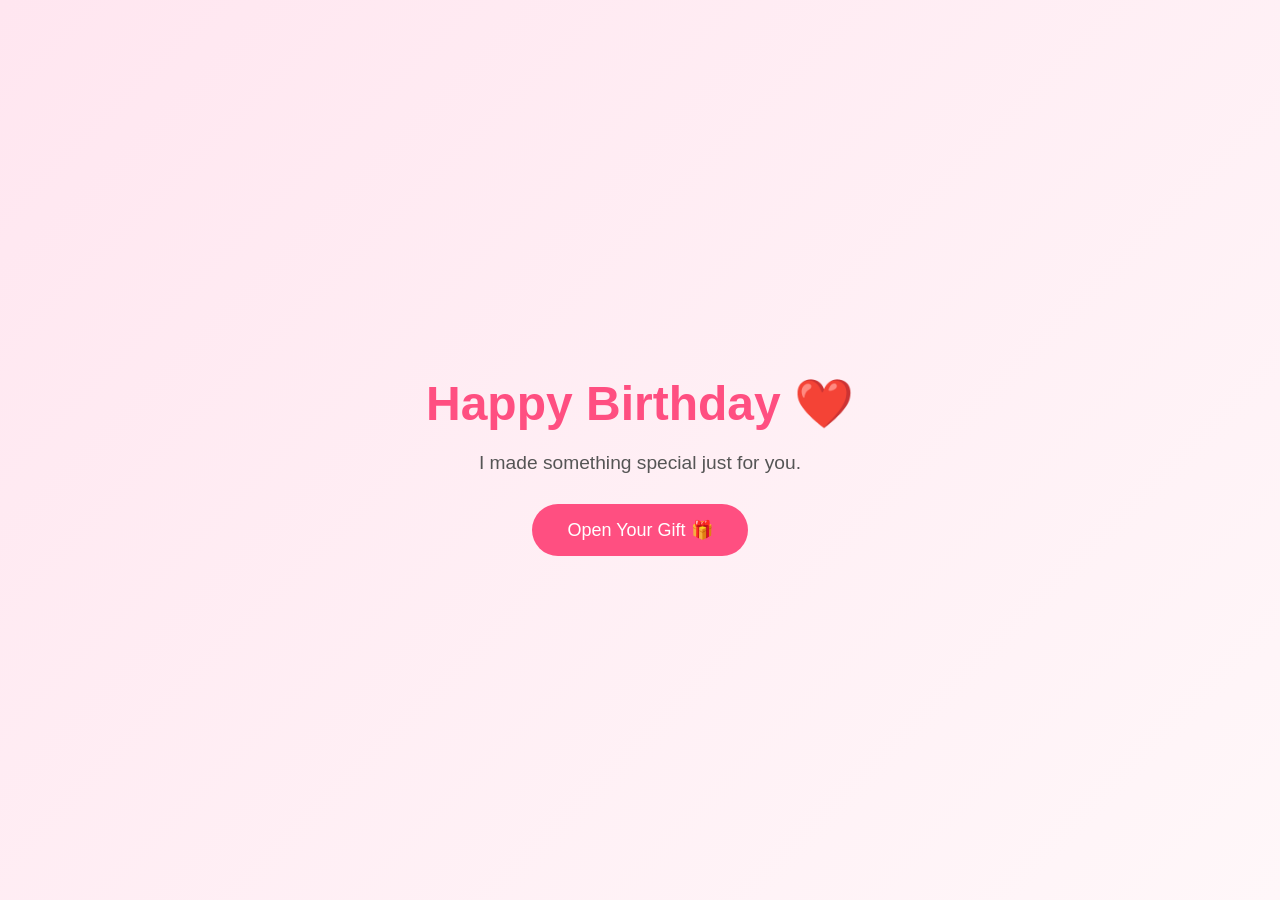
==== index.html @ f6a34822 "Create index.html" ====
<!DOCTYPE html>
<html lang="en">
<head>
<meta charset="UTF-8">
<meta name="viewport" content="width=device-width, initial-scale=1.0">

<title>Happy Birthday ❤️</title>

<style>
body{
margin:0;
padding:0;
height:100vh;
display:flex;
justify-content:center;
align-items:center;
background:linear-gradient(135deg,#ffe6f0,#fff7f9);
font-family:Arial,sans-serif;
overflow:hidden;
}

.container{
text-align:center;
animation:fadeIn 2s;
}

h1{
font-size:3rem;
color:#ff4f81;
margin-bottom:15px;
}

p{
font-size:1.2rem;
color:#555;
margin-bottom:30px;
}

button{
padding:15px 35px;
font-size:18px;
border:none;
border-radius:50px;
background:#ff4f81;
color:white;
cursor:pointer;
transition:0.3s;
}

button:hover{
transform:scale(1.08);
}

@keyframes fadeIn{
from{opacity:0;}
to{opacity:1;}
}
</style>

</head>

<body>

<div class="container">

<h1>Happy Birthday ❤️</h1>

<p>I made something special just for you.</p>

<button onclick="nextPage()">
Open Your Gift 🎁
</button>

</div>

<script>

function nextPage(){
alert("This is only the beginning... 💖");
}

</script>

</body>
</html>
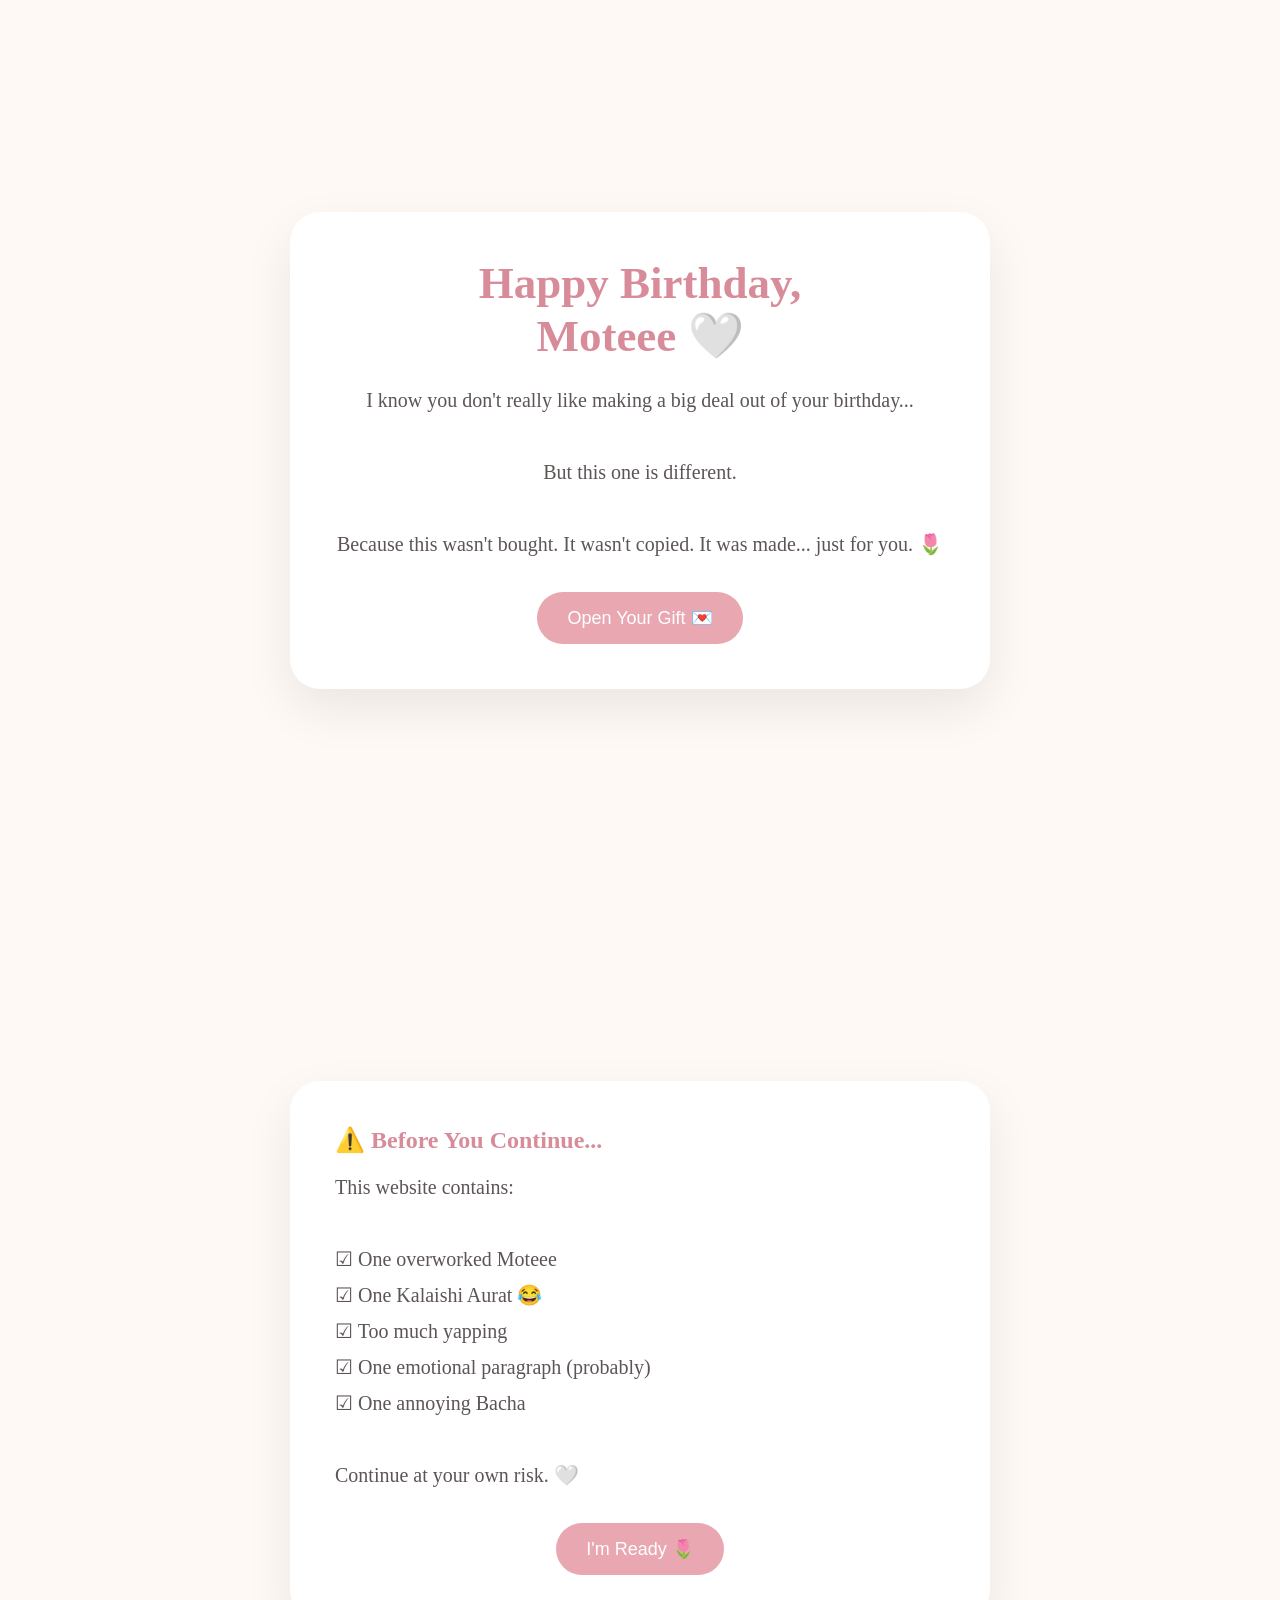
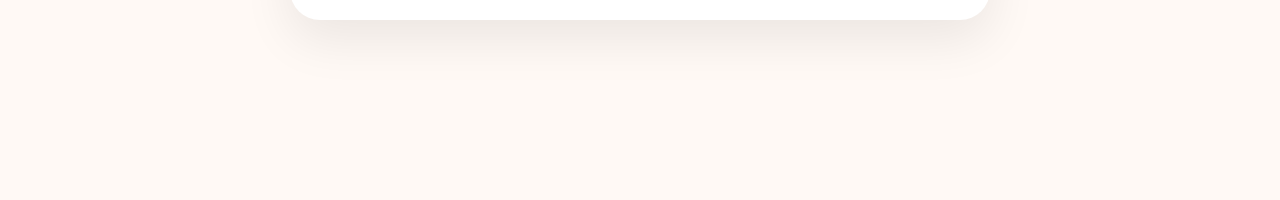
==== commit bb3fbb1f: "Update index.html" ====
--- a/index.html
+++ b/index.html
@@ -4,82 +4,110 @@
 <meta charset="UTF-8">
 <meta name="viewport" content="width=device-width, initial-scale=1.0">
 
-<title>Happy Birthday ❤️</title>
+<title>Happy Birthday, Moteee 🤍</title>
 
-<style>
-body{
-margin:0;
-padding:0;
-height:100vh;
-display:flex;
-justify-content:center;
-align-items:center;
-background:linear-gradient(135deg,#ffe6f0,#fff7f9);
-font-family:Arial,sans-serif;
-overflow:hidden;
-}
-
-.container{
-text-align:center;
-animation:fadeIn 2s;
-}
-
-h1{
-font-size:3rem;
-color:#ff4f81;
-margin-bottom:15px;
-}
-
-p{
-font-size:1.2rem;
-color:#555;
-margin-bottom:30px;
-}
-
-button{
-padding:15px 35px;
-font-size:18px;
-border:none;
-border-radius:50px;
-background:#ff4f81;
-color:white;
-cursor:pointer;
-transition:0.3s;
-}
-
-button:hover{
-transform:scale(1.08);
-}
-
-@keyframes fadeIn{
-from{opacity:0;}
-to{opacity:1;}
-}
-</style>
+<link rel="stylesheet" href="style.css">
 
 </head>
 
 <body>
 
-<div class="container">
+<section id="home">
 
-<h1>Happy Birthday ❤️</h1>
+<div class="card">
 
-<p>I made something special just for you.</p>
+<h1>Happy Birthday,<br>Moteee 🤍</h1>
 
-<button onclick="nextPage()">
-Open Your Gift 🎁
+<p style="text-align:center;">
+
+I know you don't really like making a big deal out of your birthday...
+
+<br><br>
+
+But this one is different.
+
+<br><br>
+
+Because this wasn't bought.
+
+It wasn't copied.
+
+It was made...
+
+just for you.
+
+🌷
+
+</p>
+
+<div style="text-align:center;">
+
+<button onclick="scrollToSection('warning')">
+
+Open Your Gift 💌
+
 </button>
 
 </div>
 
-<script>
+</div>
 
-function nextPage(){
-alert("This is only the beginning... 💖");
-}
+</section>
 
-</script>
+<section id="warning">
+
+<div class="card">
+
+<h2>⚠️ Before You Continue...</h2>
+
+<p>
+
+This website contains:
+
+<br><br>
+
+☑ One overworked Moteee
+
+<br>
+
+☑ One Kalaishi Aurat 😂
+
+<br>
+
+☑ Too much yapping
+
+<br>
+
+☑ One emotional paragraph
+(probably)
+
+<br>
+
+☑ One annoying Bacha
+
+<br><br>
+
+Continue at your own risk.
+
+🤍
+
+</p>
+
+<div style="text-align:center;">
+
+<button onclick="window.location.href='letter.html'">
+
+I'm Ready 🌷
+
+</button>
+
+</div>
+
+</div>
+
+</section>
+
+<script src="script.js"></script>
 
 </body>
 </html>
--- a/style.css
+++ b/style.css
@@ -0,0 +1,77 @@
+*{
+margin:0;
+padding:0;
+box-sizing:border-box;
+}
+
+body{
+background:#FFF9F5;
+font-family:Georgia,serif;
+overflow-x:hidden;
+color:#5d5555;
+}
+
+section{
+min-height:100vh;
+display:flex;
+justify-content:center;
+align-items:center;
+padding:40px;
+}
+
+.card{
+background:white;
+width:90%;
+max-width:700px;
+padding:45px;
+border-radius:30px;
+box-shadow:0 20px 50px rgba(0,0,0,.08);
+animation:fade .8s;
+}
+
+h1{
+font-size:45px;
+color:#D88C9A;
+margin-bottom:20px;
+text-align:center;
+}
+
+h2{
+color:#D88C9A;
+margin-bottom:15px;
+}
+
+p{
+font-size:20px;
+line-height:1.8;
+}
+
+button{
+margin-top:30px;
+padding:15px 30px;
+background:#E8A7B1;
+color:white;
+border:none;
+border-radius:40px;
+font-size:18px;
+cursor:pointer;
+transition:.3s;
+}
+
+button:hover{
+transform:scale(1.05);
+}
+
+@keyframes fade{
+
+from{
+opacity:0;
+transform:translateY(40px);
+}
+
+to{
+opacity:1;
+transform:translateY(0);
+}
+
+}
